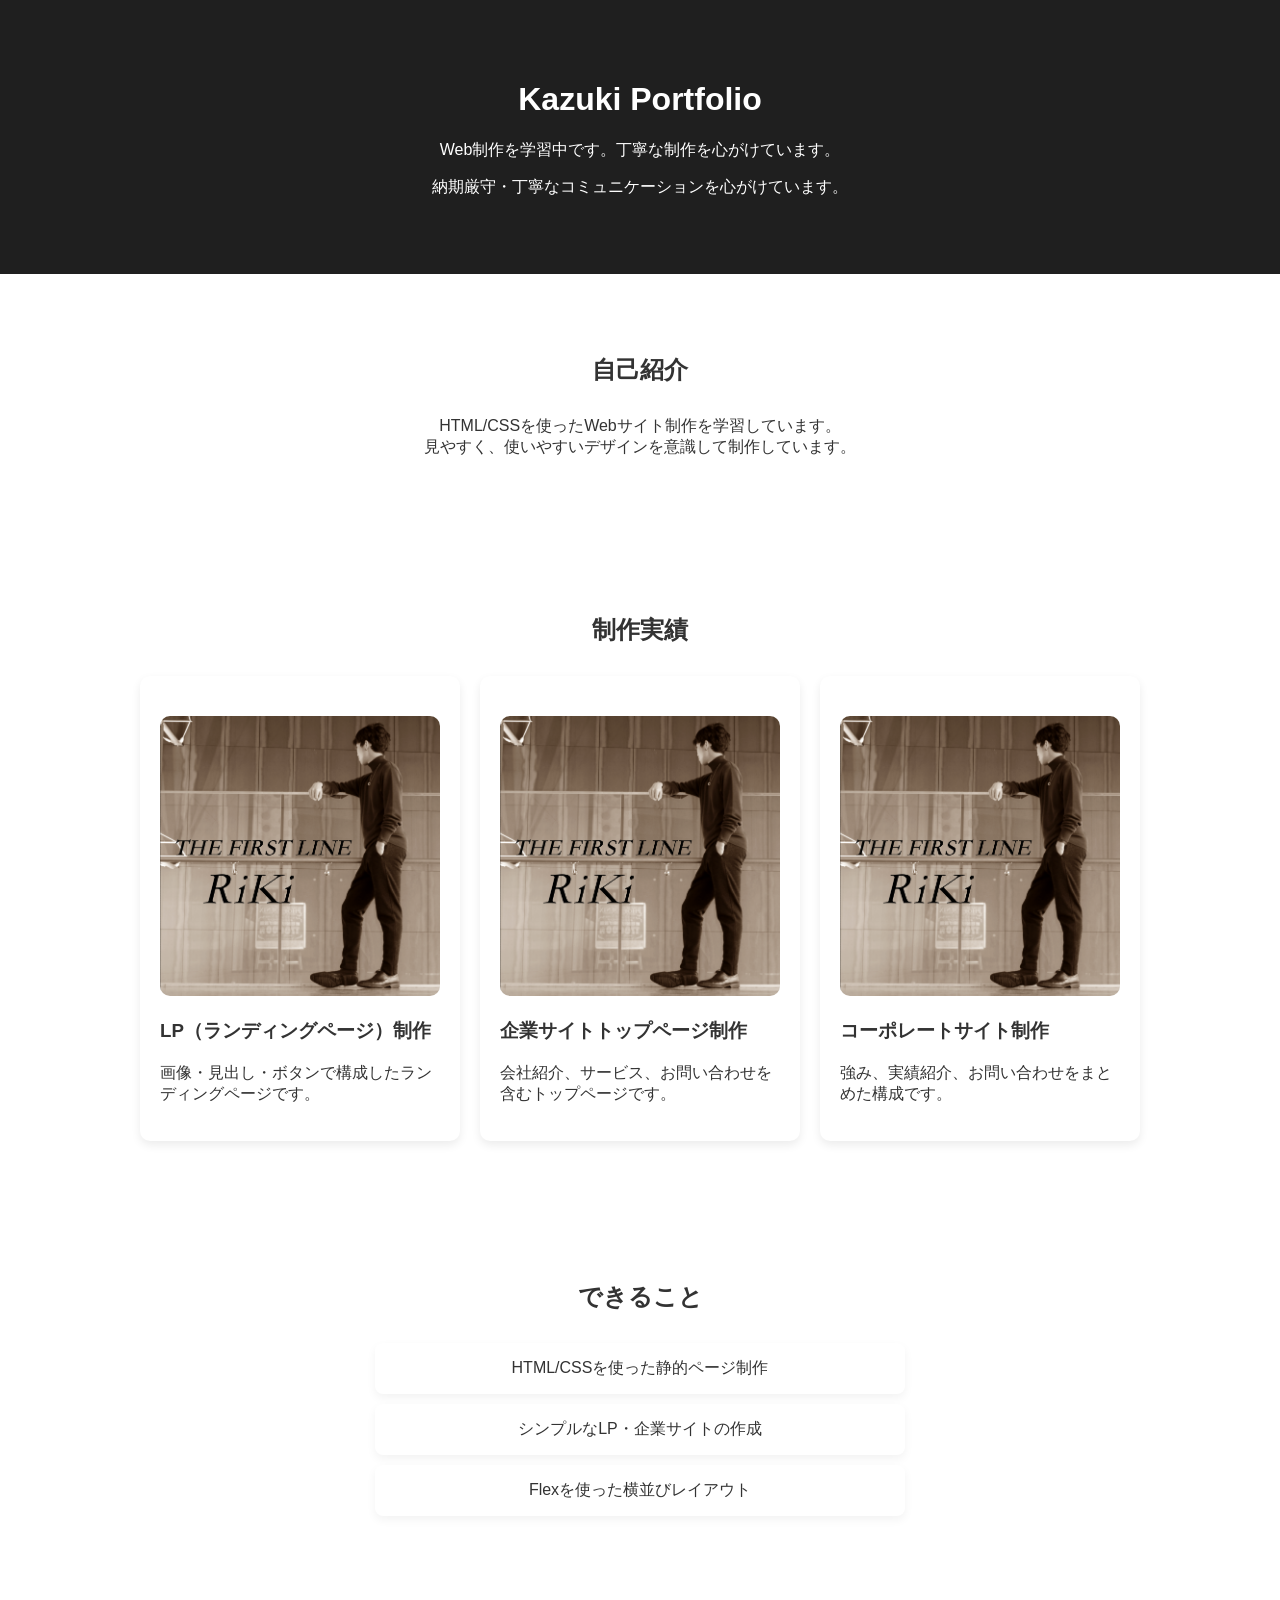
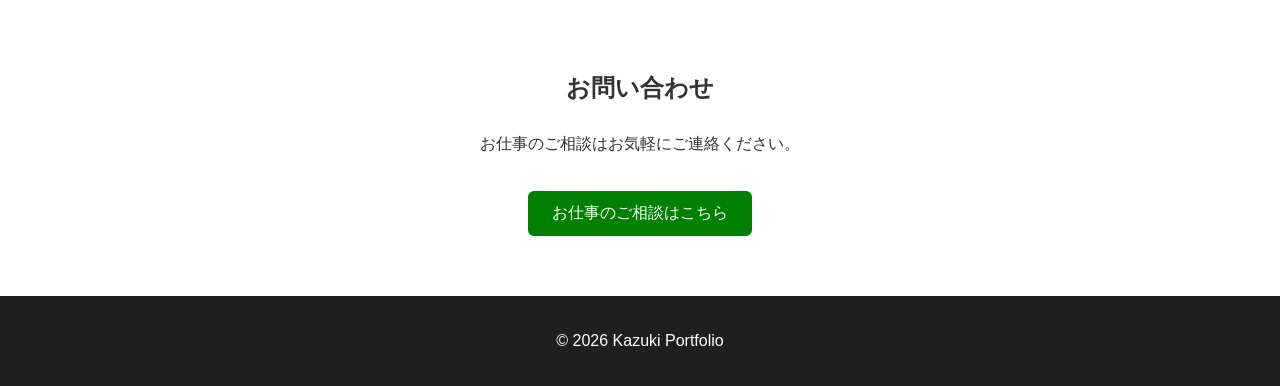
==== index.html @ 36986209 "Add files via upload" ====
<!DOCTYPE html>
<html lang="ja">
<head>
  <meta charset="UTF-8">
  <title>Portfolio</title>
  <link rel="stylesheet" href="style.css">
</head>
<body>

<header>
  <div class="container">
    <h1>Kazuki Portfolio</h1>
    <p>Web制作を学習中です。丁寧な制作を心がけています。</p>
    <p>納期厳守・丁寧なコミュニケーションを心がけています。</p>
  </div>
</header>

<main>
  <section class="profile">
    <div class="container">
      <h2>自己紹介</h2>
      <p>
        HTML/CSSを使ったWebサイト制作を学習しています。<br>
        見やすく、使いやすいデザインを意識して制作しています。
      </p>
    </div>
  </section>

  <section class="works">
    <div class="container">
      <h2>制作実績</h2>
      <div class="works-list">
        <div class="work-card">
          <a href="lp.html">
  <img src="image.jpg" alt="">
</a>
          <h3>LP（ランディングページ）制作</h3>
          <p>画像・見出し・ボタンで構成したランディングページです。</p>
        </div>
        <div class="work-card">
          <a href="company.html">
  <img src="image.jpg" alt="">
</a>
          <h3>企業サイトトップページ制作</h3>
          <p>会社紹介、サービス、お問い合わせを含むトップページです。</p>
        </div>
        <div class="work-card">
          <a href="business.html">
  <img src="image.jpg" alt="">
</a>
          <h3>コーポレートサイト制作</h3>
          <p>強み、実績紹介、お問い合わせをまとめた構成です。</p>
        </div>
      </div>
    </div>
  </section>

  <section class="skills">
    <div class="container">
      <h2>できること</h2>
      <ul>
        <li>HTML/CSSを使った静的ページ制作</li>
        <li>シンプルなLP・企業サイトの作成</li>
        <li>Flexを使った横並びレイアウト</li>
      </ul>
    </div>
  </section>

  <section class="contact">
    <div class="container">
      <h2>お問い合わせ</h2>
      <p>お仕事のご相談はお気軽にご連絡ください。</p>
      <a href="#" class="btn">お仕事のご相談はこちら</a>
    </div>
  </section>
</main>

<footer>
  <div class="container">
    <p>© 2026 Kazuki Portfolio</p>
  </div>
</footer>

</body>
</html>
---- style.css ----
body {
  margin: 0;
  font-family: sans-serif;
  background-color:white;
  color: #333;
}

.container {
  width: 90%;
  max-width: 1000px;
  margin: 0 auto;
}

header {
  background-color: #1f1f1f;
  color: white;
  text-align: center;
  padding: 60px 20px;
}

section {
  padding: 60px 0;
}

h2 {
  text-align: center;
  margin-bottom: 30px;
}

.profile,
.skills,
.contact {
  text-align: center;
}

.works-list {
  display: flex;
  justify-content: center;
  gap: 20px;
}

.work-card {
  background-color: white;
  width: 280px;
  padding: 20px;
  border-radius: 10px;
  box-shadow: 0 4px 10px rgba(0, 0, 0, 0.08);
}

.work-card img {
  width: 100%;
  border-radius: 10px;
}

.skills ul {
  list-style: none;
  padding: 0;
}

.skills li {
  background-color: white;
  margin: 10px auto;
  padding: 15px;
  max-width: 500px;
  border-radius: 8px;
  box-shadow: 0 4px 10px rgba(0, 0, 0, 0.05);
}

.btn {
  display: inline-block;
  margin-top: 20px;
  padding: 12px 24px;
  background-color: green;
  color: white;
  text-decoration: none;
  border-radius: 6px;
}

.btn:hover {
  background-color: red;
}

footer {
  background-color: #1f1f1f;
  color: white;
  text-align: center;
  padding: 20px;
}
.back-link {
  display: inline-block;
  margin: 20px;
  color: #333;
  text-decoration: none;
  font-weight: bold;
}
.container img {
  width: 400px;
  max-width: 100%;
  border-radius: 10px;
  margin-top: 20px;
}
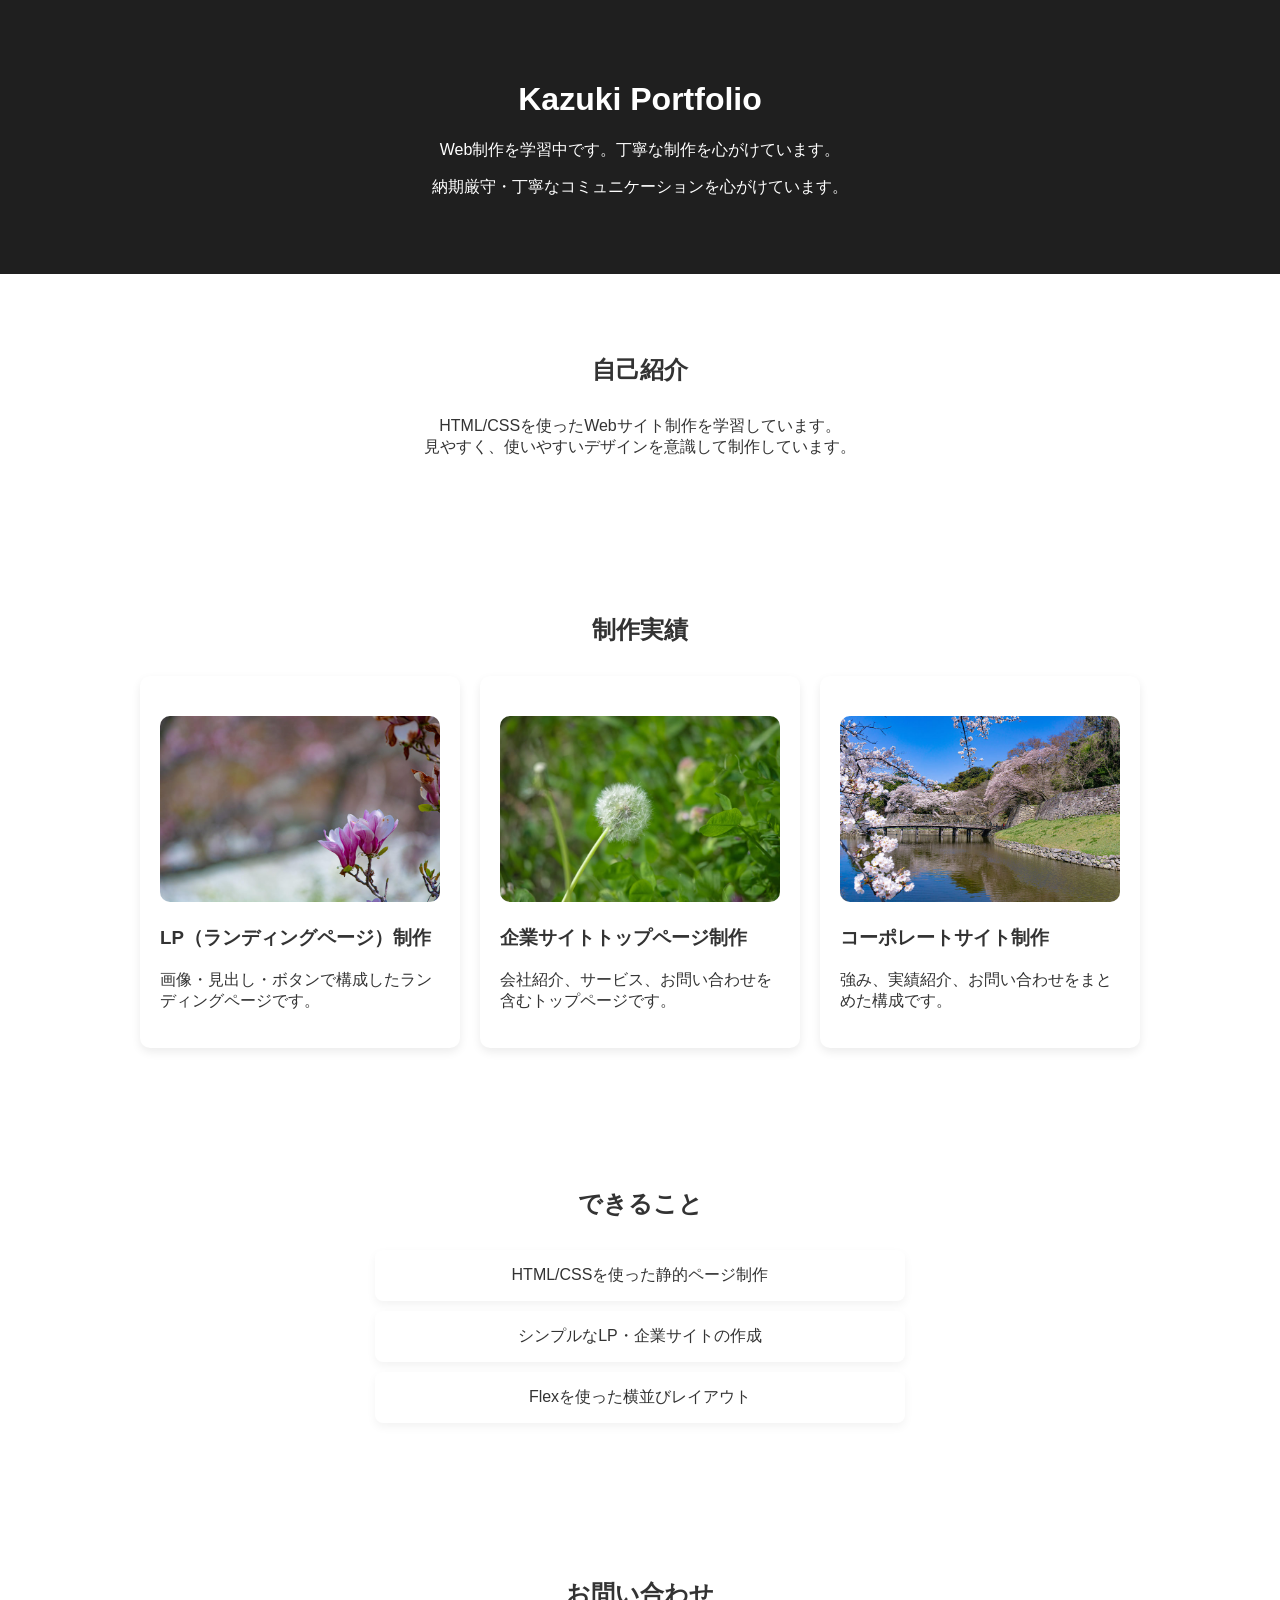
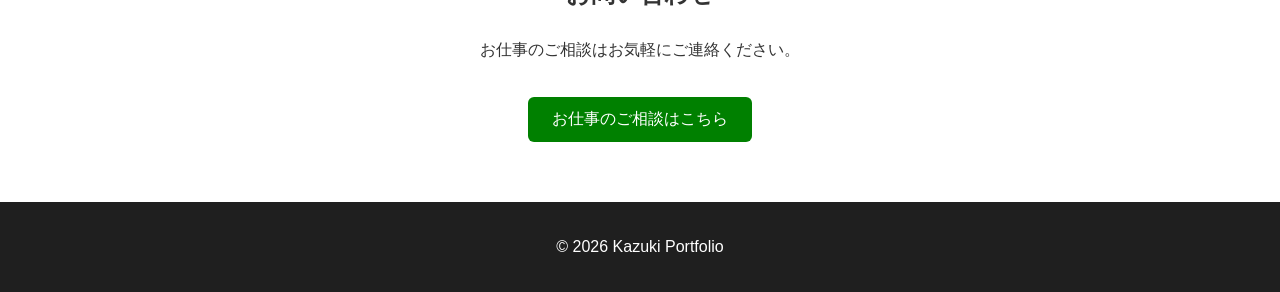
==== commit 6d1df8c6: "Update index.html 画像差し替え" ====
--- a/index.html
+++ b/index.html
@@ -32,21 +32,21 @@
       <div class="works-list">
         <div class="work-card">
           <a href="lp.html">
-  <img src="image.jpg" alt="">
+  <img src="zubotty202sDSC_0005-h_TP_V4.jpg" alt="">
 </a>
           <h3>LP（ランディングページ）制作</h3>
           <p>画像・見出し・ボタンで構成したランディングページです。</p>
         </div>
         <div class="work-card">
           <a href="company.html">
-  <img src="image.jpg" alt="">
+  <img src="rinmon629-9584_TP_V4.jpg" alt="">
 </a>
           <h3>企業サイトトップページ制作</h3>
           <p>会社紹介、サービス、お問い合わせを含むトップページです。</p>
         </div>
         <div class="work-card">
           <a href="business.html">
-  <img src="image.jpg" alt="">
+  <img src="zubotty2328_1DSC05595-d_TP_V4.jpg" alt="">
 </a>
           <h3>コーポレートサイト制作</h3>
           <p>強み、実績紹介、お問い合わせをまとめた構成です。</p>
@@ -82,4 +82,4 @@
 </footer>
 
 </body>
-</html>+</html>
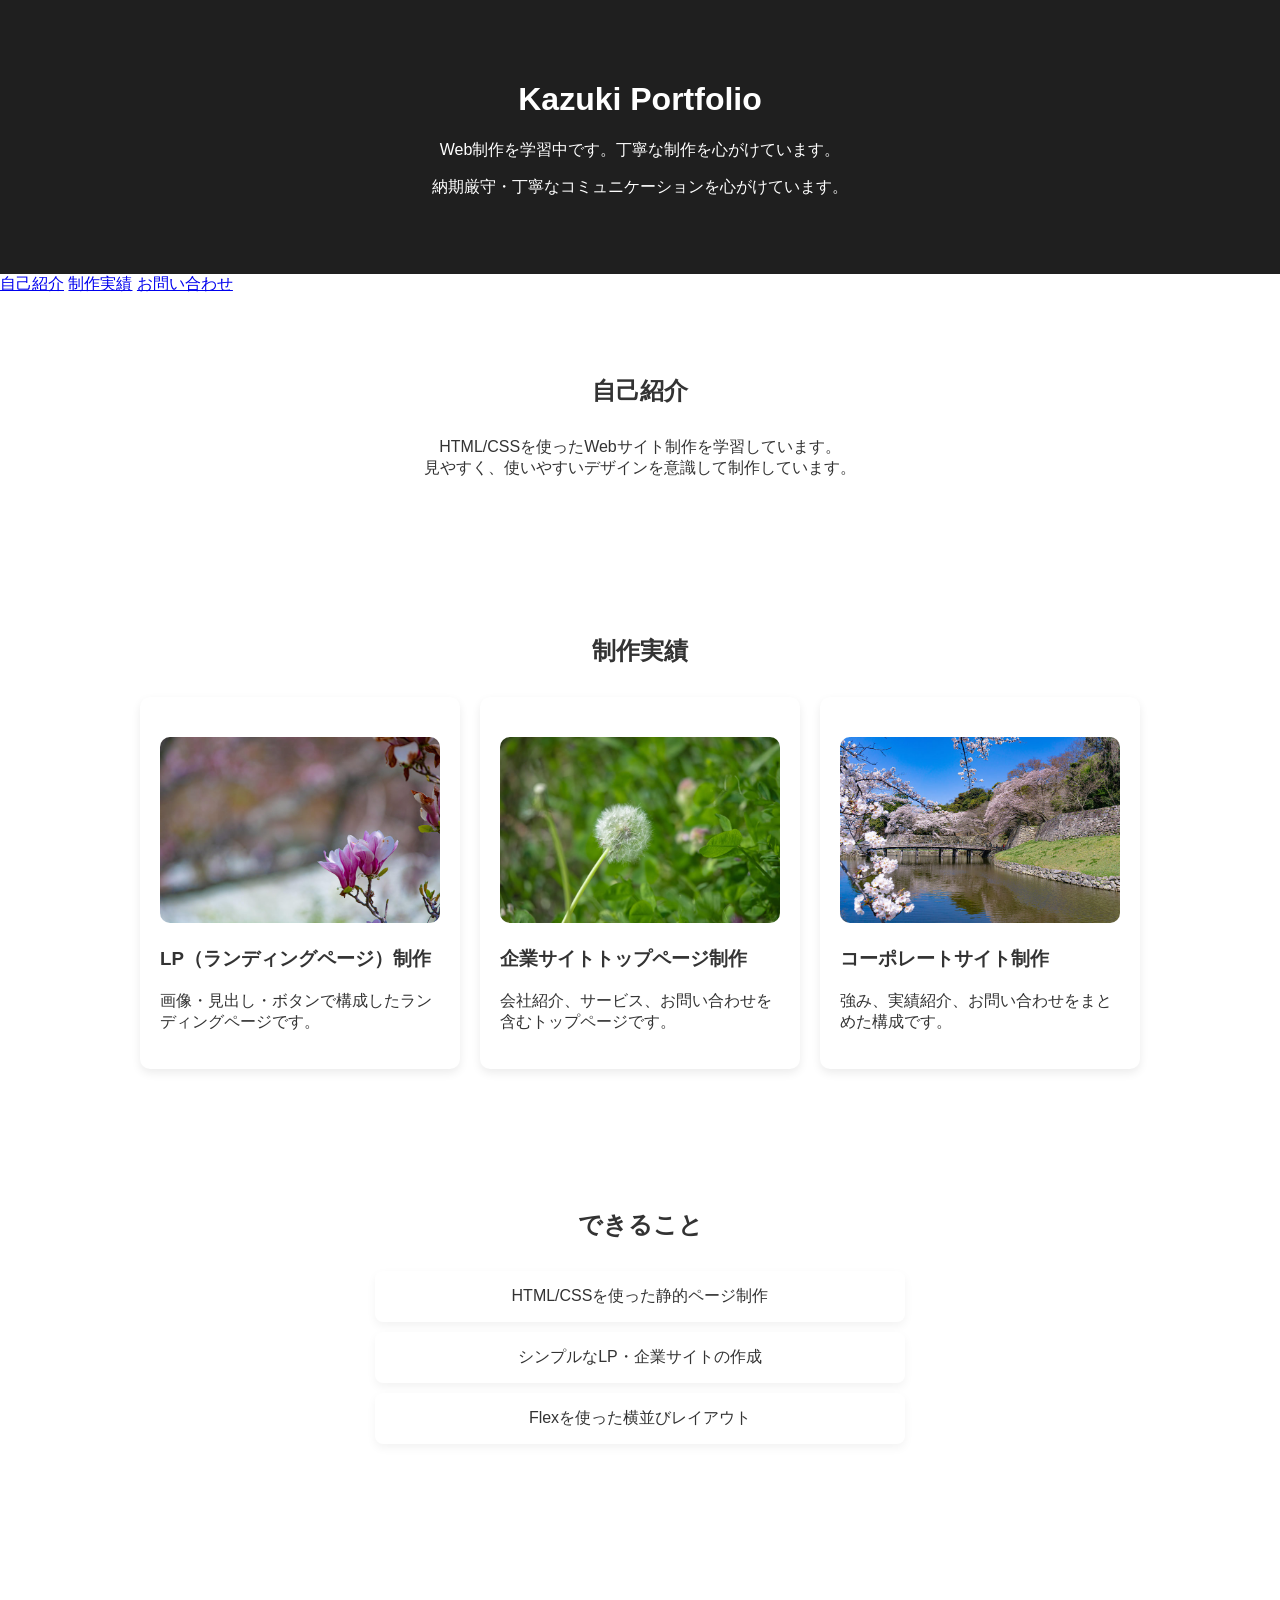
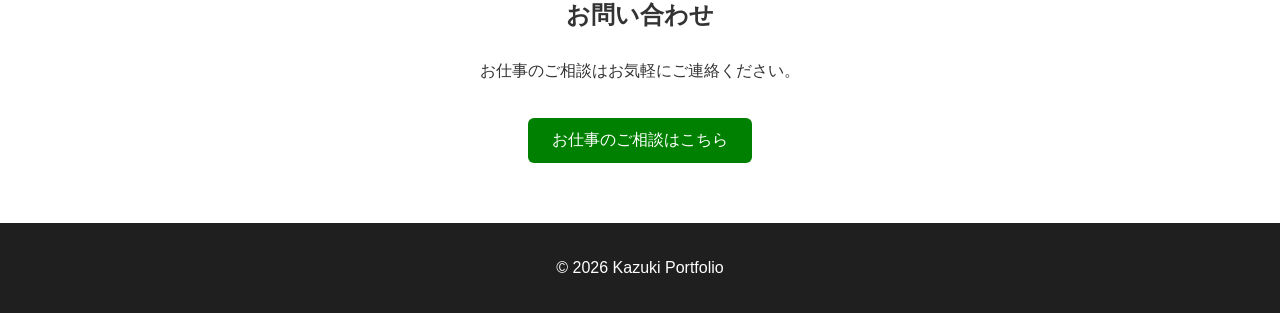
==== commit 7f984c5e: "Update index.html" ====
--- a/index.html
+++ b/index.html
@@ -14,6 +14,12 @@
     <p>納期厳守・丁寧なコミュニケーションを心がけています。</p>
   </div>
 </header>
+
+<nav>
+  <a href="#profile">自己紹介</a>
+  <a href="#works">制作実績</a>
+  <a href="#contact">お問い合わせ</a>
+</nav>
 
 <main>
   <section class="profile">
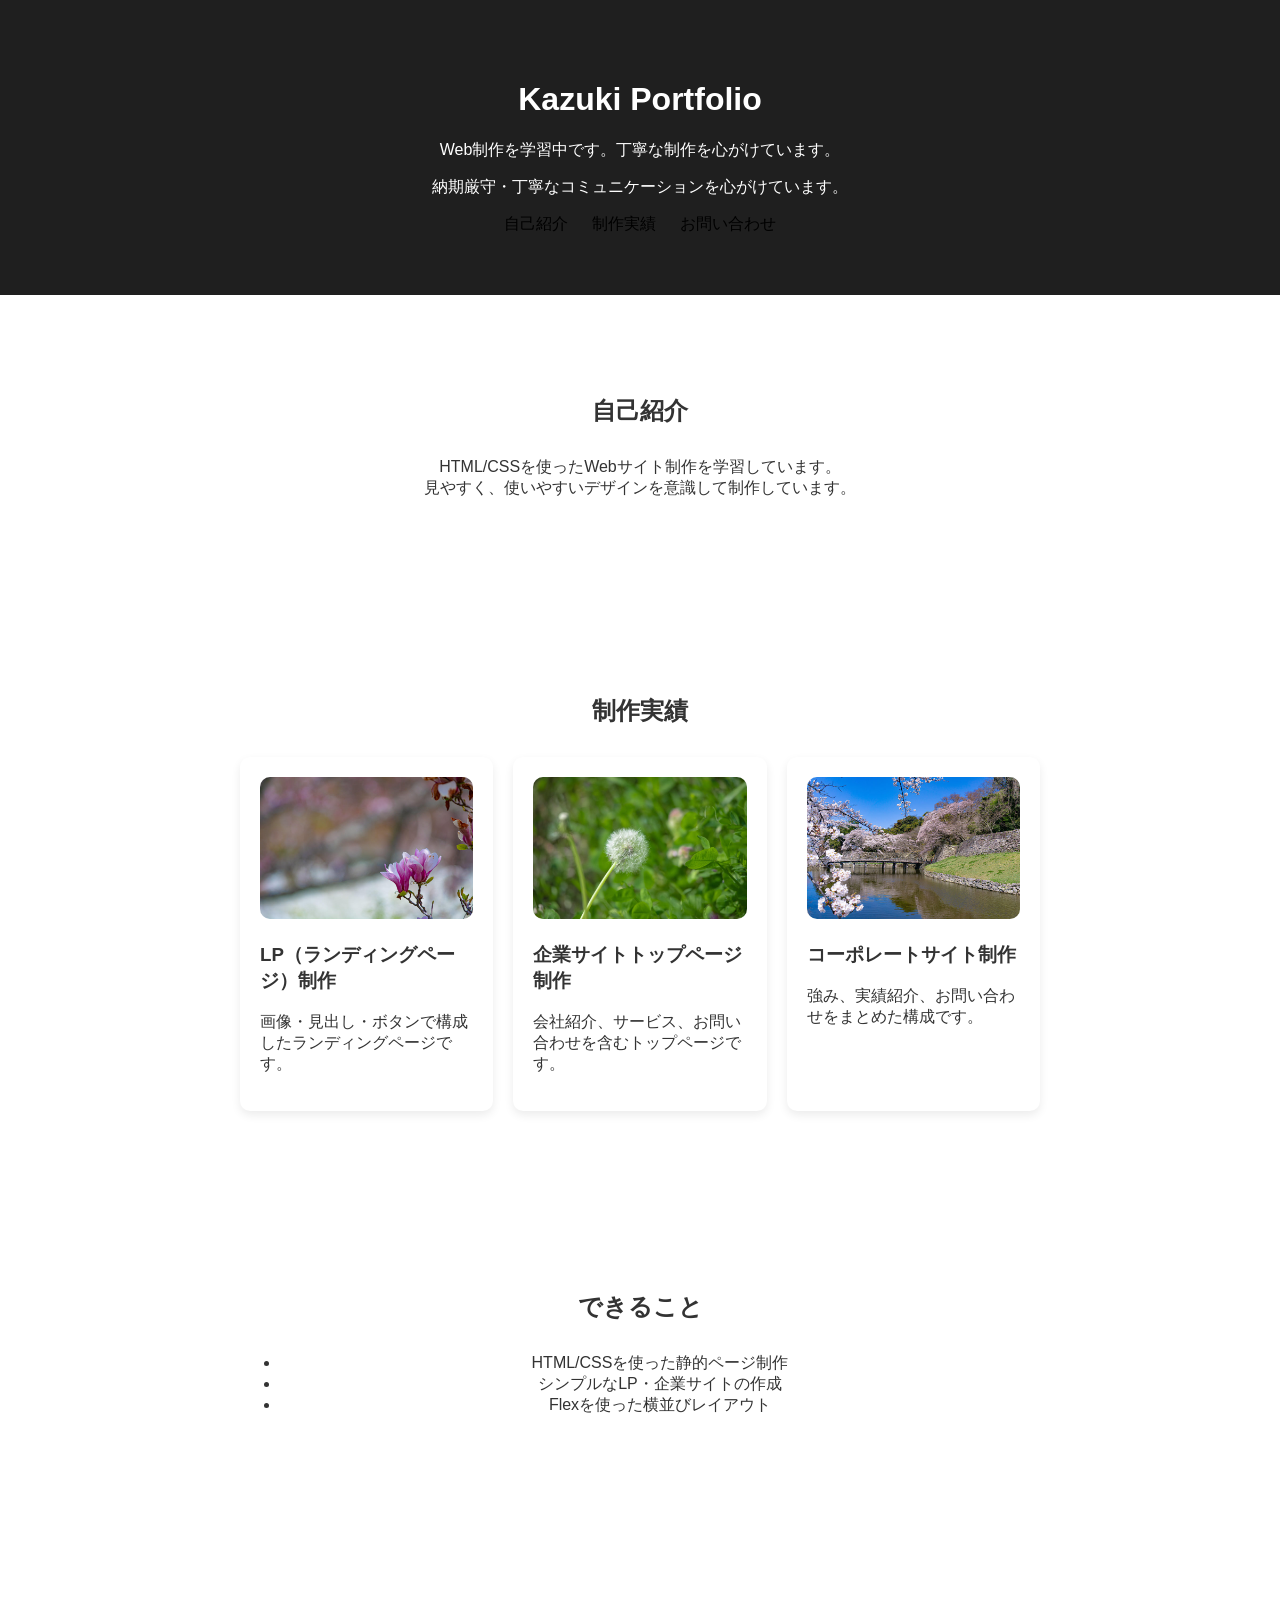
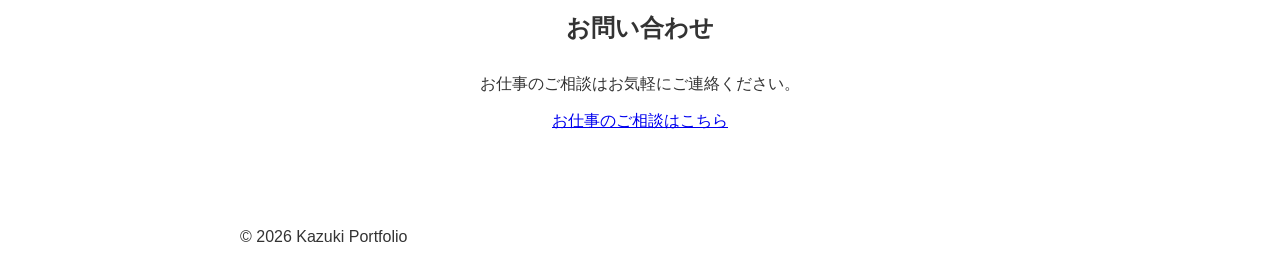
==== commit a2a06eae: "Update index.html" ====
--- a/index.html
+++ b/index.html
@@ -12,17 +12,17 @@
     <h1>Kazuki Portfolio</h1>
     <p>Web制作を学習中です。丁寧な制作を心がけています。</p>
     <p>納期厳守・丁寧なコミュニケーションを心がけています。</p>
+
+    <nav>
+      <a href="#profile">自己紹介</a>
+      <a href="#works">制作実績</a>
+      <a href="#contact">お問い合わせ</a>
+    </nav>
   </div>
 </header>
 
-<nav>
-  <a href="#profile">自己紹介</a>
-  <a href="#works">制作実績</a>
-  <a href="#contact">お問い合わせ</a>
-</nav>
-
 <main>
-  <section class="profile">
+  <section class="profile" id="profile">
     <div class="container">
       <h2>自己紹介</h2>
       <p>
@@ -32,31 +32,35 @@
     </div>
   </section>
 
-  <section class="works">
+  <section class="works" id="works">
     <div class="container">
       <h2>制作実績</h2>
       <div class="works-list">
+
         <div class="work-card">
           <a href="lp.html">
-  <img src="zubotty202sDSC_0005-h_TP_V4.jpg" alt="">
-</a>
+            <img src="zubotty202sDSC_0005-h_TP_V4.jpg" alt="LP制作">
+          </a>
           <h3>LP（ランディングページ）制作</h3>
           <p>画像・見出し・ボタンで構成したランディングページです。</p>
         </div>
+
         <div class="work-card">
           <a href="company.html">
-  <img src="rinmon629-9584_TP_V4.jpg" alt="">
-</a>
+            <img src="rinmon629-9584_TP_V4.jpg" alt="企業サイトトップページ制作">
+          </a>
           <h3>企業サイトトップページ制作</h3>
           <p>会社紹介、サービス、お問い合わせを含むトップページです。</p>
         </div>
+
         <div class="work-card">
           <a href="business.html">
-  <img src="zubotty2328_1DSC05595-d_TP_V4.jpg" alt="">
-</a>
+            <img src="zubotty2328_1DSC05595-d_TP_V4.jpg" alt="コーポレートサイト制作">
+          </a>
           <h3>コーポレートサイト制作</h3>
           <p>強み、実績紹介、お問い合わせをまとめた構成です。</p>
         </div>
+
       </div>
     </div>
   </section>
@@ -72,7 +76,7 @@
     </div>
   </section>
 
-  <section class="contact">
+  <section class="contact" id="contact">
     <div class="container">
       <h2>お問い合わせ</h2>
       <p>お仕事のご相談はお気軽にご連絡ください。</p>
--- a/style.css
+++ b/style.css
@@ -6,8 +6,8 @@
 }
 
 .container {
-  width: 90%;
-  max-width: 1000px;
+  width: 100%;
+  max-width: 800px;
   margin: 0 auto;
 }
 
@@ -18,8 +18,14 @@
   padding: 60px 20px;
 }
 
+nav a {
+  margin: 0 10px;
+  color: black;
+  text-decoration: none;
+}
+
 section {
-  padding: 60px 0;
+  padding: 80px 0;
 }
 
 h2 {
@@ -52,6 +58,16 @@
   border-radius: 10px;
 }
 
+.work-card:hover {
+  transform: translateY(-5px);
+  box-shadow: 0 8px 20px rgba(0,0,0,0.15);
+  transition: 0.3s;
+  @keyframes fadeUp {
+  to {
+    opacity: 1;
+    transform: translateY(0);
+}
+
 .skills ul {
   list-style: none;
   padding: 0;
@@ -70,14 +86,16 @@
   display: inline-block;
   margin-top: 20px;
   padding: 12px 24px;
-  background-color: green;
+  background-color: blue;
   color: white;
   text-decoration: none;
   border-radius: 6px;
 }
 
 .btn:hover {
-  background-color: red;
+  transform: translateY(-3px);
+  box-shadow: 0 6px 15px rgba(0,0,0,0.2);
+  transition: 0.3s;
 }
 
 footer {
@@ -98,4 +116,49 @@
   max-width: 100%;
   border-radius: 10px;
   margin-top: 20px;
-}+}
+
+@media (max-width: 768px) {
+  .works-list {
+    flex-direction: column;
+    align-items: center;
+  }
+
+  .work-card {
+    width: 90%;
+  }
+}
+
+@media (max-width: 768px) {
+  .works-list {
+    flex-direction: column;
+    align-items: center;
+  }
+
+  .work-card {
+    width: 90%;
+  }
+
+  .container {
+    width: 92%;
+  }
+
+  h1 {
+    font-size: 32px;
+  }
+
+  h2 {
+    font-size: 28px;
+  }
+
+  p {
+    font-size: 16px;
+    line-height: 1.8;
+  }
+
+  .btn {
+    width: 100%;
+    max-width: 320px;
+    text-align: center;
+  }
+}
